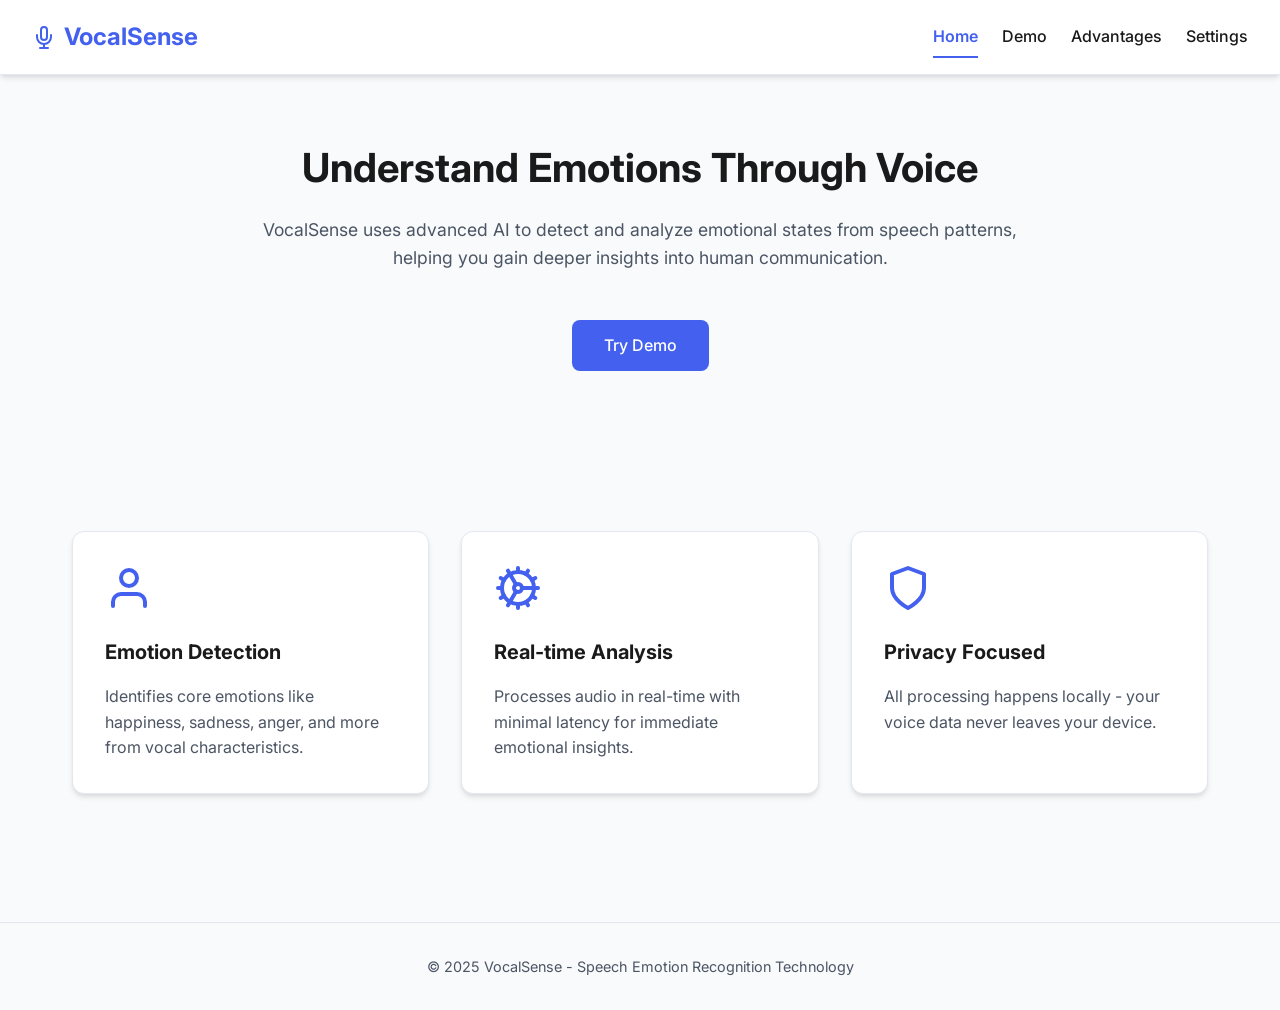
==== frontend/index.html @ 42292ea7 "Complete dev setup, docker frontend, wireframes and architecture diagram" ====
<!DOCTYPE html>
<html lang="en">
<head>
  <meta charset="UTF-8">
  <meta name="viewport" content="width=device-width, initial-scale=1.0">
  <title>VocalSense - Speech Emotion Recognition</title>
  <link rel="preconnect" href="https://fonts.googleapis.com">
  <link rel="preconnect" href="https://fonts.gstatic.com" crossorigin>
  <link href="https://fonts.googleapis.com/css2?family=Inter:wght@300;400;500;600;700&display=swap" rel="stylesheet">
  <style>
    :root {
      --primary: #4361ee;
      --primary-hover: #3a56d4;
      --text: #1a1a1a;
      --text-light: #4b5563;
      --bg: #f8fafc;
      --card: #ffffff;
      --border: #e2e8f0;
      --nav-bg: rgba(255,255,255,0.9);
      --shadow: 0 4px 6px -1px rgba(0, 0, 0, 0.1), 0 2px 4px -1px rgba(0, 0, 0, 0.06);
    }

    [data-theme="dark"] {
      --primary: #60a5fa;
      --primary-hover: #3b82f6;
      --text: #f3f4f6;
      --text-light: #9ca3af;
      --bg: #111827;
      --card: #1f2937;
      --border: #374151;
      --nav-bg: rgba(31, 41, 55, 0.9);
      --shadow: 0 4px 6px -1px rgba(0, 0, 0, 0.25), 0 2px 4px -1px rgba(0, 0, 0, 0.15);
    }

    * {
      margin: 0;
      padding: 0;
      box-sizing: border-box;
    }

    body {
      font-family: 'Inter', sans-serif;
      background-color: var(--bg);
      color: var(--text);
      line-height: 1.6;
      transition: background-color 0.3s, color 0.3s;
    }

    .container {
      max-width: 1200px;
      margin: 0 auto;
      padding: 2rem;
    }
    /* Loading animation */
.loading-wave {
  width: 100px;
  height: 50px;
  display: flex;
  justify-content: center;
  align-items: flex-end;
  margin: 0 auto;
}

.loading-bar {
  width: 10px;
  height: 5px;
  margin: 0 3px;
  background-color: var(--primary);
  border-radius: 5px;
  animation: loading-wave-animation 1s ease-in-out infinite;
}

.loading-bar:nth-child(2) {
  animation-delay: 0.1s;
}

.loading-bar:nth-child(3) {
  animation-delay: 0.2s;
}

.loading-bar:nth-child(4) {
  animation-delay: 0.3s;
}

@keyframes loading-wave-animation {
  0% {
    height: 5px;
  }
  50% {
    height: 30px;
  }
  100% {
    height: 5px;
  }
}

/* Result animation */
@keyframes fadeInScale {
  0% {
    opacity: 0;
    transform: scale(0.95);
  }
  100% {
    opacity: 1;
    transform: scale(1);
  }
}

.result-animation {
  animation: fadeInScale 0.5s ease-out;
}
    /* Navigation */
    nav {
      position: fixed;
      top: 0;
      left: 0;
      right: 0;
      background-color: var(--nav-bg);
      backdrop-filter: blur(8px);
      padding: 1rem 2rem;
      display: flex;
      justify-content: space-between;
      align-items: center;
      z-index: 1000;
      box-shadow: var(--shadow);
      border-bottom: 1px solid var(--border);
    }

    .logo {
      font-size: 1.5rem;
      font-weight: 700;
      color: var(--primary);
      display: flex;
      align-items: center;
      gap: 0.5rem;
    }

    .logo-icon {
      width: 24px;
      height: 24px;
    }

    .nav-links {
      display: flex;
      gap: 1.5rem;
    }

    .nav-links a {
      text-decoration: none;
      color: var(--text);
      font-weight: 500;
      transition: color 0.2s;
      padding: 0.5rem 0;
      position: relative;
    }

    .nav-links a:hover {
      color: var(--primary);
    }

    .nav-links a.active {
      color: var(--primary);
      font-weight: 600;
    }

    .nav-links a.active::after {
      content: '';
      position: absolute;
      bottom: 0;
      left: 0;
      width: 100%;
      height: 2px;
      background-color: var(--primary);
    }

    .hamburger {
      display: none;
      cursor: pointer;
    }

    /* Main content */
    main {
      margin-top: 80px;
      min-height: calc(100vh - 160px);
    }

    /* Page sections */
    .page {
      display: none;
      animation: fadeIn 0.5s ease;
    }

    .page.active {
      display: block;
    }

    @keyframes fadeIn {
      from { opacity: 0; transform: translateY(10px); }
      to { opacity: 1; transform: translateY(0); }
    }

    /* Home page */
    .hero {
      text-align: center;
      padding: 4rem 0;
      max-width: 800px;
      margin: 0 auto;
    }

    .hero h1 {
      font-size: 2.5rem;
      margin-bottom: 1.5rem;
      font-weight: 700;
      line-height: 1.2;
    }

    .hero p {
      font-size: 1.1rem;
      color: var(--text-light);
      margin-bottom: 2rem;
    }

    .cta-button {
      display: inline-block;
      background-color: var(--primary);
      color: white;
      padding: 0.8rem 2rem;
      border-radius: 8px;
      text-decoration: none;
      font-weight: 500;
      transition: all 0.2s;
      margin-top: 1rem;
    }

    .cta-button:hover {
      background-color: var(--primary-hover);
      transform: translateY(-2px);
      box-shadow: 0 10px 15px -3px rgba(0, 0, 0, 0.1);
    }

    .features {
      display: grid;
      grid-template-columns: repeat(auto-fit, minmax(300px, 1fr));
      gap: 2rem;
      margin: 4rem 0;
    }

    .feature-card {
      background-color: var(--card);
      border-radius: 12px;
      padding: 2rem;
      box-shadow: var(--shadow);
      border: 1px solid var(--border);
      transition: transform 0.3s;
    }

    .feature-card:hover {
      transform: translateY(-5px);
    }

    .feature-icon {
      width: 48px;
      height: 48px;
      margin-bottom: 1rem;
      color: var(--primary);
    }

    .feature-card h3 {
      font-size: 1.25rem;
      margin-bottom: 1rem;
    }

    .feature-card p {
      color: var(--text-light);
    }

    /* Demo page */
    .demo-container {
      max-width: 600px;
      margin: 0 auto;
      padding: 2rem;
      background-color: var(--card);
      border-radius: 12px;
      box-shadow: var(--shadow);
      border: 1px solid var(--border);
    }

    .demo-title {
      text-align: center;
      margin-bottom: 2rem;
    }

    .file-input-wrapper {
      margin: 2rem 0;
    }

    .file-input-label {
      display: block;
      padding: 1.5rem;
      border: 2px dashed var(--border);
      border-radius: 8px;
      text-align: center;
      cursor: pointer;
      transition: all 0.2s;
    }

    .file-input-label:hover {
      border-color: var(--primary);
      background-color: rgba(67, 97, 238, 0.05);
    }

    .file-input-label span {
      display: block;
      margin-top: 0.5rem;
      font-size: 0.9rem;
      color: var(--text-light);
    }

    #audioFile {
      display: none;
    }

    .analyze-button {
      background-color: var(--primary);
      color: white;
      border: none;
      padding: 0.8rem 1.8rem;
      border-radius: 8px;
      font-size: 1rem;
      font-weight: 500;
      cursor: pointer;
      transition: all 0.2s;
      width: 100%;
      margin-top: 1rem;
    }

    .analyze-button:hover {
      background-color: var(--primary-hover);
      transform: translateY(-1px);
    }

    .analyze-button:disabled {
      background-color: var(--border);
      cursor: not-allowed;
      transform: none;
    }

    .result-container {
      margin-top: 2rem;
      padding: 1.5rem;
      border-radius: 8px;
      background-color: var(--bg);
      min-height: 60px;
      display: flex;
      align-items: center;
      justify-content: center;
    }

    #result {
      font-size: 1.2rem;
      font-weight: 500;
      text-align: center;
    }

    .filename {
      margin-top: 1rem;
      font-size: 0.9rem;
      color: var(--text-light);
    }

    /* Advantages page */
    .advantages {
      max-width: 800px;
      margin: 0 auto;
    }

    .advantage-card {
      background-color: var(--card);
      border-radius: 12px;
      padding: 2rem;
      margin-bottom: 1.5rem;
      box-shadow: var(--shadow);
      border: 1px solid var(--border);
    }

    .advantage-card h3 {
      font-size: 1.25rem;
      margin-bottom: 1rem;
      color: var(--primary);
    }

    .advantage-card p {
      color: var(--text-light);
    }

    /* Settings page */
    .settings-container {
      max-width: 600px;
      margin: 0 auto;
      background-color: var(--card);
      border-radius: 12px;
      padding: 2rem;
      box-shadow: var(--shadow);
      border: 1px solid var(--border);
    }

    .setting-item {
      display: flex;
      justify-content: space-between;
      align-items: center;
      padding: 1.5rem 0;
      border-bottom: 1px solid var(--border);
    }

    .setting-item:last-child {
      border-bottom: none;
    }

    .setting-info h3 {
      font-size: 1.1rem;
      margin-bottom: 0.25rem;
    }

    .setting-info p {
      color: var(--text-light);
      font-size: 0.9rem;
    }

    .toggle-switch {
      position: relative;
      display: inline-block;
      width: 50px;
      height: 24px;
    }

    .toggle-switch input {
      opacity: 0;
      width: 0;
      height: 0;
    }

    .slider {
      position: absolute;
      cursor: pointer;
      top: 0;
      left: 0;
      right: 0;
      bottom: 0;
      background-color: #ccc;
      transition: .4s;
      border-radius: 24px;
    }

    .slider:before {
      position: absolute;
      content: "";
      height: 16px;
      width: 16px;
      left: 4px;
      bottom: 4px;
      background-color: white;
      transition: .4s;
      border-radius: 50%;
    }

    input:checked + .slider {
      background-color: var(--primary);
    }

    input:checked + .slider:before {
      transform: translateX(26px);
    }

    /* Footer */
    footer {
      text-align: center;
      padding: 2rem;
      color: var(--text-light);
      font-size: 0.9rem;
      margin-top: 2rem;
      border-top: 1px solid var(--border);
    }

    /* Responsive */
    @media (max-width: 768px) {
      .nav-links {
        position: fixed;
        top: 70px;
        left: 0;
        right: 0;
        background-color: var(--nav-bg);
        flex-direction: column;
        align-items: center;
        padding: 1rem 0;
        gap: 0;
        box-shadow: var(--shadow);
        transform: translateY(-150%);
        transition: transform 0.3s ease;
        z-index: 999;
      }

      .nav-links.active {
        transform: translateY(0);
      }

      .nav-links a {
        padding: 1rem;
        width: 100%;
        text-align: center;
      }

      .hamburger {
        display: block;
      }

      .hero h1 {
        font-size: 2rem;
      }
    }
  </style>
</head>
<body>
  <!-- Navigation -->
  <nav>
    <div class="logo">
      <svg class="logo-icon" xmlns="http://www.w3.org/2000/svg" viewBox="0 0 24 24" fill="none" stroke="currentColor" stroke-width="2" stroke-linecap="round" stroke-linejoin="round">
        <path d="M12 2a3 3 0 0 0-3 3v7a3 3 0 0 0 6 0V5a3 3 0 0 0-3-3z"></path>
        <path d="M19 10v2a7 7 0 0 1-14 0v-2"></path>
        <line x1="12" y1="19" x2="12" y2="23"></line>
        <line x1="8" y1="23" x2="16" y2="23"></line>
      </svg>
      <span>VocalSense</span>
    </div>
    <div class="hamburger" id="hamburger">
      <svg xmlns="http://www.w3.org/2000/svg" width="24" height="24" viewBox="0 0 24 24" fill="none" stroke="currentColor" stroke-width="2" stroke-linecap="round" stroke-linejoin="round">
        <line x1="3" y1="12" x2="21" y2="12"></line>
        <line x1="3" y1="6" x2="21" y2="6"></line>
        <line x1="3" y1="18" x2="21" y2="18"></line>
      </svg>
    </div>
    <div class="nav-links" id="navLinks">
      <a href="#" class="nav-link active" data-page="home">Home</a>
      <a href="#" class="nav-link" data-page="demo">Demo</a>
      <a href="#" class="nav-link" data-page="advantages">Advantages</a>
      <a href="#" class="nav-link" data-page="settings">Settings</a>
    </div>
  </nav>

  <!-- Main Content -->
  <main>
    <!-- Home Page -->
    <div class="page active" id="home-page">
      <section class="hero">
        <h1>Understand Emotions Through Voice</h1>
        <p>VocalSense uses advanced AI to detect and analyze emotional states from speech patterns, helping you gain deeper insights into human communication.</p>
        <a href="#" class="cta-button" data-page="demo">Try Demo</a>
      </section>

      <section class="container">
        <div class="features">
          <div class="feature-card">
            <svg class="feature-icon" xmlns="http://www.w3.org/2000/svg" viewBox="0 0 24 24" fill="none" stroke="currentColor" stroke-width="2" stroke-linecap="round" stroke-linejoin="round">
              <path d="M20 21v-2a4 4 0 0 0-4-4H8a4 4 0 0 0-4 4v2"></path>
              <circle cx="12" cy="7" r="4"></circle>
            </svg>
            <h3>Emotion Detection</h3>
            <p>Identifies core emotions like happiness, sadness, anger, and more from vocal characteristics.</p>
          </div>

          <div class="feature-card">
            <svg class="feature-icon" xmlns="http://www.w3.org/2000/svg" viewBox="0 0 24 24" fill="none" stroke="currentColor" stroke-width="2" stroke-linecap="round" stroke-linejoin="round">
              <path d="M12 20a8 8 0 1 0 0-16 8 8 0 0 0 0 16z"></path>
              <path d="M12 14a2 2 0 1 0 0-4 2 2 0 0 0 0 4z"></path>
              <path d="M12 2v2"></path>
              <path d="M12 22v-2"></path>
              <path d="m17 20.66-1-1.73"></path>
              <path d="M11 10.27 7 3.34"></path>
              <path d="m20.66 17-1.73-1"></path>
              <path d="m3.34 7 1.73 1"></path>
              <path d="M14 12h8"></path>
              <path d="M2 12h2"></path>
              <path d="m20.66 7-1.73 1"></path>
              <path d="m3.34 17 1.73-1"></path>
              <path d="m17 3.34-1 1.73"></path>
              <path d="m11 13.73-4 6.93"></path>
            </svg>
            <h3>Real-time Analysis</h3>
            <p>Processes audio in real-time with minimal latency for immediate emotional insights.</p>
          </div>

          <div class="feature-card">
            <svg class="feature-icon" xmlns="http://www.w3.org/2000/svg" viewBox="0 0 24 24" fill="none" stroke="currentColor" stroke-width="2" stroke-linecap="round" stroke-linejoin="round">
              <path d="M12 22s8-4 8-10V5l-8-3-8 3v7c0 6 8 10 8 10z"></path>
            </svg>
            <h3>Privacy Focused</h3>
            <p>All processing happens locally - your voice data never leaves your device.</p>
          </div>
        </div>
      </section>
    </div>

    <!-- Demo Page -->
    <div class="page" id="demo-page">
      <div class="container">
        <div class="demo-container">
          <div class="demo-title">
            <h2>Speech Emotion Recognition Demo</h2>
            <p>Upload a WAV audio file to analyze the emotional tone</p>
          </div>
          
          <div class="file-input-wrapper">
            <label for="audioFile" class="file-input-label">
              <svg xmlns="http://www.w3.org/2000/svg" width="24" height="24" viewBox="0 0 24 24" fill="none" stroke="currentColor" stroke-width="2" stroke-linecap="round" stroke-linejoin="round">
                <path d="M21 15v4a2 2 0 0 1-2 2H5a2 2 0 0 1-2-2v-4"></path>
                <polyline points="17 8 12 3 7 8"></polyline>
                <line x1="12" y1="3" x2="12" y2="15"></line>
              </svg>
              <span>Click to select audio file</span>
              <div id="filename" class="filename"></div>
            </label>
            <input type="file" id="audioFile" accept=".wav">
          </div>
          
          <button type="button" id="predictButton" class="analyze-button" onclick="uploadAndPredict()" disabled>Analyze Emotion</button>
          
          <div class="result-container">
            <h2 id="result">Select a file to begin analysis</h2>
          </div>
        </div>
      </div>
    </div>

    <!-- Advantages Page -->
    <div class="page" id="advantages-page">
      <div class="container">
        <div class="advantages">
          <h2 class="demo-title">Why Choose VocalSense?</h2>
          
          <div class="advantage-card">
            <h3>Enhanced Communication</h3>
            <p>Understand the emotional context behind words to improve customer service, therapy sessions, and interpersonal communication.</p>
          </div>
          
          <div class="advantage-card">
            <h3>Mental Health Insights</h3>
            <p>Track emotional patterns over time to identify potential mental health concerns or monitor treatment progress.</p>
          </div>
          
          <div class="advantage-card">
            <h3>Market Research</h3>
            <p>Gather authentic emotional responses to products, ads, or services without relying solely on self-reported data.</p>
          </div>
          
          <div class="advantage-card">
            <h3>Accessibility</h3>
            <p>Help individuals with autism or emotional recognition difficulties better understand social interactions.</p>
          </div>
        </div>
      </div>
    </div>

    <!-- Settings Page -->
    <div class="page" id="settings-page">
      <div class="container">
        <div class="settings-container">
          <h2 class="demo-title">Settings</h2>
          
          <div class="setting-item">
            <div class="setting-info">
              <h3>Dark Mode</h3>
              <p>Switch between light and dark color schemes</p>
            </div>
            <label class="toggle-switch">
              <input type="checkbox" id="darkModeToggle">
              <span class="slider"></span>
            </label>
          </div>
          
          <div class="setting-item">
            <div class="setting-info">
              <h3>Audio Quality</h3>
              <p>Balance between processing speed and accuracy</p>
            </div>
            <select id="audioQuality" class="select-input">
              <option value="low">Low (Faster)</option>
              <option value="medium" selected>Medium (Balanced)</option>
              <option value="high">High (More Accurate)</option>
            </select>
          </div>
          
          <div class="setting-item">
            <div class="setting-info">
              <h3>Language Support</h3>
              <p>Select preferred language for analysis</p>
            </div>
            <select id="languageSelect" class="select-input">
              <option value="en" selected>English</option>
              <option value="es">Spanish</option>
              <option value="fr">French</option>
              <option value="de">German</option>
              <option value="zh">Chinese</option>
            </select>
          </div>
        </div>
      </div>
    </div>
  </main>


  <footer>
    <p>© 2025 VocalSense - Speech Emotion Recognition Technology</p>
  </footer>

  <script>
    // Navigation functionality
    const navLinks = document.getElementById('navLinks');
    const hamburger = document.getElementById('hamburger');
    const pages = document.querySelectorAll('.page');
    const navItems = document.querySelectorAll('.nav-link');

    hamburger.addEventListener('click', () => {
      navLinks.classList.toggle('active');
    });

    navItems.forEach(item => {
      item.addEventListener('click', (e) => {
        e.preventDefault();
        const pageId = item.getAttribute('data-page');
        
        // Hide all pages
        pages.forEach(page => {
          page.classList.remove('active');
        });
        
        // Show selected page
        document.getElementById(`${pageId}-page`).classList.add('active');
        
        // Update active nav item
        navItems.forEach(navItem => {
          navItem.classList.remove('active');
        });
        item.classList.add('active');
        
        // Close mobile menu if open
        navLinks.classList.remove('active');
      });
    });

    // Demo page functionality
    const fileInput = document.getElementById('audioFile');
    const predictButton = document.getElementById('predictButton');
    const filenameDisplay = document.getElementById('filename');
    
    fileInput.addEventListener('change', (e) => {
      if (e.target.files.length > 0) {
        predictButton.disabled = false;
        filenameDisplay.textContent = `Selected: ${e.target.files[0].name}`;
      } else {
        predictButton.disabled = true;
        filenameDisplay.textContent = '';
      }
    });
    
    async function uploadAndPredict() {
  const file = fileInput.files[0];
  if (!file) return;
  
  predictButton.disabled = true;
  predictButton.textContent = 'Analyzing...';
  
  // Show loading animation
  const resultContainer = document.querySelector('.result-container');
  resultContainer.innerHTML = `
    <div class="loading-wave">
      <div class="loading-bar"></div>
      <div class="loading-bar"></div>
      <div class="loading-bar"></div>
      <div class="loading-bar"></div>
    </div>
    <p style="text-align: center; margin-top: 1rem;">Analyzing voice patterns...</p>
  `;

  const formData = new FormData();
  formData.append("file", file);

  // Record start time for minimum delay
  const startTime = Date.now();
  const minimumDelay = 2000; // 2 seconds minimum delay

  try {
    const response = await fetch("http://127.0.0.1:5000/predict", {
      method: "POST",
      body: formData
    });

    // Calculate remaining time to fulfill minimum delay
    const elapsedTime = Date.now() - startTime;
    const remainingDelay = Math.max(0, minimumDelay - elapsedTime);

    // Wait for remaining delay time if needed
    if (remainingDelay > 0) {
      await new Promise(resolve => setTimeout(resolve, remainingDelay));
    }

    const result = await response.json();
    if (result.prediction) {
      resultContainer.innerHTML = `
        <h2 id="result" class="result-animation">
           
          Detected emotion: <strong>${result.prediction}</strong>
        </h2>
      `;
    } else {
      resultContainer.innerHTML = `
        <h2 id="result" class="result-animation">
          Error: ${result.error || "Unknown error occurred"}
        </h2>
      `;
    }
  } catch (error) {
    console.error(error);
    resultContainer.innerHTML = `
      <h2 id="result" class="result-animation">
        Network error: Please try again
      </h2>
    `;
  } finally {
    predictButton.disabled = false;
    predictButton.textContent = 'Analyze Emotion';
  }
}

    // Dark mode toggle
    const darkModeToggle = document.getElementById('darkModeToggle');
    const prefersDarkScheme = window.matchMedia('(prefers-color-scheme: dark)');

    // Check for saved theme preference or use system preference
    if (localStorage.getItem('theme') === 'dark' || (!localStorage.getItem('theme') && prefersDarkScheme.matches)) {
      document.documentElement.setAttribute('data-theme', 'dark');
      darkModeToggle.checked = true;
    }

    darkModeToggle.addEventListener('change', () => {
      if (darkModeToggle.checked) {
        document.documentElement.setAttribute('data-theme', 'dark');
        localStorage.setItem('theme', 'dark');
      } else {
        document.documentElement.setAttribute('data-theme', 'light');
        localStorage.setItem('theme', 'light');
      }
    });

    // Settings page functionality
    const audioQualitySelect = document.getElementById('audioQuality');
    const languageSelect = document.getElementById('languageSelect');

    // Load saved settings
    if (localStorage.getItem('audioQuality')) {
      audioQualitySelect.value = localStorage.getItem('audioQuality');
    }

    if (localStorage.getItem('language')) {
      languageSelect.value = localStorage.getItem('language');
    }

    // Save settings when changed
    audioQualitySelect.addEventListener('change', () => {
      localStorage.setItem('audioQuality', audioQualitySelect.value);
    });

    languageSelect.addEventListener('change', () => {
      localStorage.setItem('language', languageSelect.value);
    });
  </script>
</body>
</html>
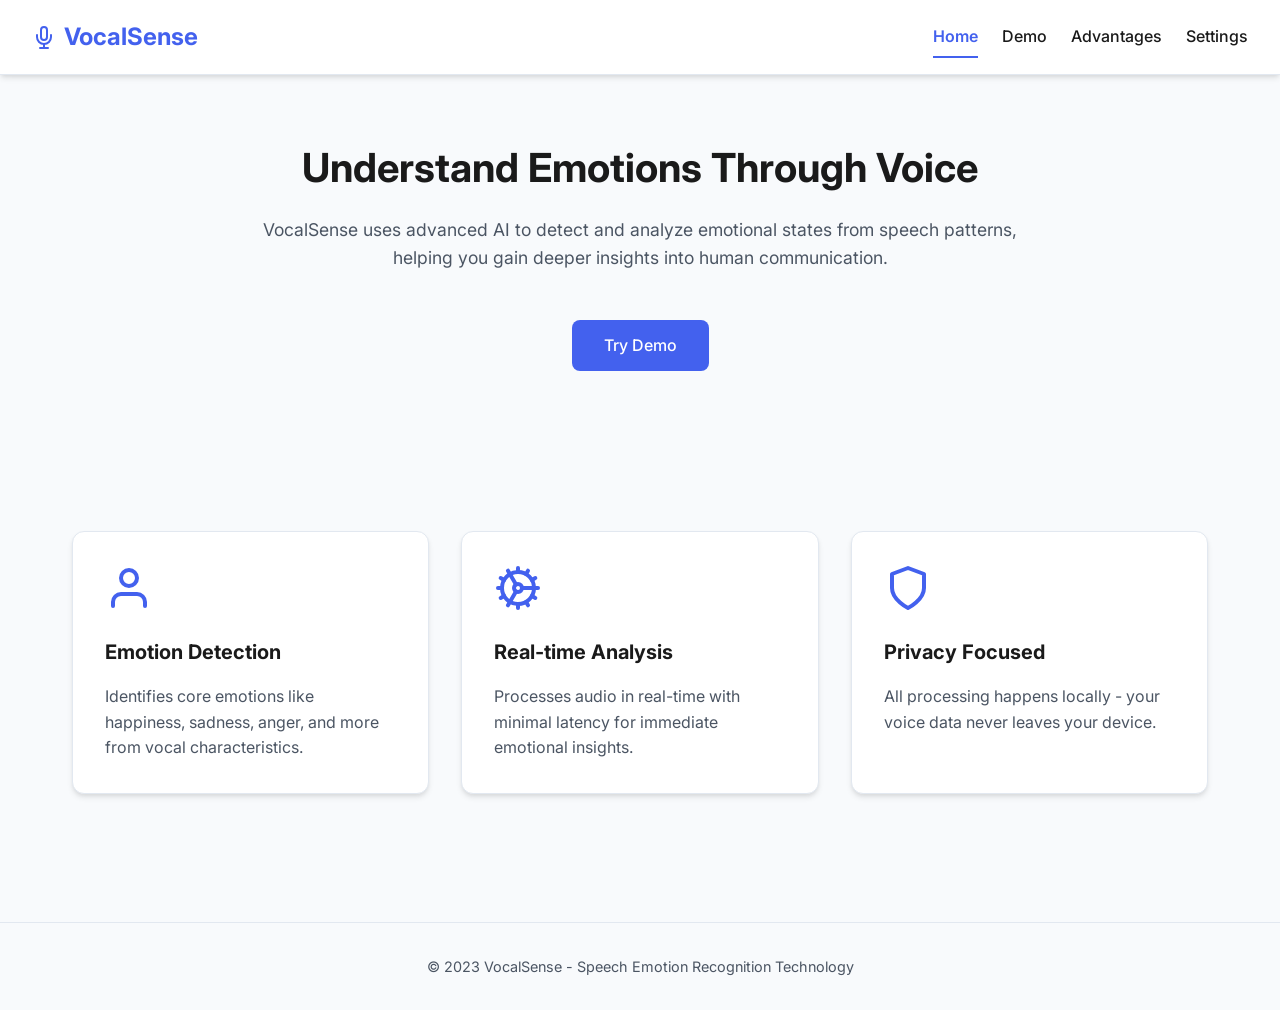
==== commit de19d7f5: "Initial clean project commit" ====
--- a/frontend/index.html
+++ b/frontend/index.html
@@ -7,517 +7,7 @@
   <link rel="preconnect" href="https://fonts.googleapis.com">
   <link rel="preconnect" href="https://fonts.gstatic.com" crossorigin>
   <link href="https://fonts.googleapis.com/css2?family=Inter:wght@300;400;500;600;700&display=swap" rel="stylesheet">
-  <style>
-    :root {
-      --primary: #4361ee;
-      --primary-hover: #3a56d4;
-      --text: #1a1a1a;
-      --text-light: #4b5563;
-      --bg: #f8fafc;
-      --card: #ffffff;
-      --border: #e2e8f0;
-      --nav-bg: rgba(255,255,255,0.9);
-      --shadow: 0 4px 6px -1px rgba(0, 0, 0, 0.1), 0 2px 4px -1px rgba(0, 0, 0, 0.06);
-    }
-
-    [data-theme="dark"] {
-      --primary: #60a5fa;
-      --primary-hover: #3b82f6;
-      --text: #f3f4f6;
-      --text-light: #9ca3af;
-      --bg: #111827;
-      --card: #1f2937;
-      --border: #374151;
-      --nav-bg: rgba(31, 41, 55, 0.9);
-      --shadow: 0 4px 6px -1px rgba(0, 0, 0, 0.25), 0 2px 4px -1px rgba(0, 0, 0, 0.15);
-    }
-
-    * {
-      margin: 0;
-      padding: 0;
-      box-sizing: border-box;
-    }
-
-    body {
-      font-family: 'Inter', sans-serif;
-      background-color: var(--bg);
-      color: var(--text);
-      line-height: 1.6;
-      transition: background-color 0.3s, color 0.3s;
-    }
-
-    .container {
-      max-width: 1200px;
-      margin: 0 auto;
-      padding: 2rem;
-    }
-    /* Loading animation */
-.loading-wave {
-  width: 100px;
-  height: 50px;
-  display: flex;
-  justify-content: center;
-  align-items: flex-end;
-  margin: 0 auto;
-}
-
-.loading-bar {
-  width: 10px;
-  height: 5px;
-  margin: 0 3px;
-  background-color: var(--primary);
-  border-radius: 5px;
-  animation: loading-wave-animation 1s ease-in-out infinite;
-}
-
-.loading-bar:nth-child(2) {
-  animation-delay: 0.1s;
-}
-
-.loading-bar:nth-child(3) {
-  animation-delay: 0.2s;
-}
-
-.loading-bar:nth-child(4) {
-  animation-delay: 0.3s;
-}
-
-@keyframes loading-wave-animation {
-  0% {
-    height: 5px;
-  }
-  50% {
-    height: 30px;
-  }
-  100% {
-    height: 5px;
-  }
-}
-
-/* Result animation */
-@keyframes fadeInScale {
-  0% {
-    opacity: 0;
-    transform: scale(0.95);
-  }
-  100% {
-    opacity: 1;
-    transform: scale(1);
-  }
-}
-
-.result-animation {
-  animation: fadeInScale 0.5s ease-out;
-}
-    /* Navigation */
-    nav {
-      position: fixed;
-      top: 0;
-      left: 0;
-      right: 0;
-      background-color: var(--nav-bg);
-      backdrop-filter: blur(8px);
-      padding: 1rem 2rem;
-      display: flex;
-      justify-content: space-between;
-      align-items: center;
-      z-index: 1000;
-      box-shadow: var(--shadow);
-      border-bottom: 1px solid var(--border);
-    }
-
-    .logo {
-      font-size: 1.5rem;
-      font-weight: 700;
-      color: var(--primary);
-      display: flex;
-      align-items: center;
-      gap: 0.5rem;
-    }
-
-    .logo-icon {
-      width: 24px;
-      height: 24px;
-    }
-
-    .nav-links {
-      display: flex;
-      gap: 1.5rem;
-    }
-
-    .nav-links a {
-      text-decoration: none;
-      color: var(--text);
-      font-weight: 500;
-      transition: color 0.2s;
-      padding: 0.5rem 0;
-      position: relative;
-    }
-
-    .nav-links a:hover {
-      color: var(--primary);
-    }
-
-    .nav-links a.active {
-      color: var(--primary);
-      font-weight: 600;
-    }
-
-    .nav-links a.active::after {
-      content: '';
-      position: absolute;
-      bottom: 0;
-      left: 0;
-      width: 100%;
-      height: 2px;
-      background-color: var(--primary);
-    }
-
-    .hamburger {
-      display: none;
-      cursor: pointer;
-    }
-
-    /* Main content */
-    main {
-      margin-top: 80px;
-      min-height: calc(100vh - 160px);
-    }
-
-    /* Page sections */
-    .page {
-      display: none;
-      animation: fadeIn 0.5s ease;
-    }
-
-    .page.active {
-      display: block;
-    }
-
-    @keyframes fadeIn {
-      from { opacity: 0; transform: translateY(10px); }
-      to { opacity: 1; transform: translateY(0); }
-    }
-
-    /* Home page */
-    .hero {
-      text-align: center;
-      padding: 4rem 0;
-      max-width: 800px;
-      margin: 0 auto;
-    }
-
-    .hero h1 {
-      font-size: 2.5rem;
-      margin-bottom: 1.5rem;
-      font-weight: 700;
-      line-height: 1.2;
-    }
-
-    .hero p {
-      font-size: 1.1rem;
-      color: var(--text-light);
-      margin-bottom: 2rem;
-    }
-
-    .cta-button {
-      display: inline-block;
-      background-color: var(--primary);
-      color: white;
-      padding: 0.8rem 2rem;
-      border-radius: 8px;
-      text-decoration: none;
-      font-weight: 500;
-      transition: all 0.2s;
-      margin-top: 1rem;
-    }
-
-    .cta-button:hover {
-      background-color: var(--primary-hover);
-      transform: translateY(-2px);
-      box-shadow: 0 10px 15px -3px rgba(0, 0, 0, 0.1);
-    }
-
-    .features {
-      display: grid;
-      grid-template-columns: repeat(auto-fit, minmax(300px, 1fr));
-      gap: 2rem;
-      margin: 4rem 0;
-    }
-
-    .feature-card {
-      background-color: var(--card);
-      border-radius: 12px;
-      padding: 2rem;
-      box-shadow: var(--shadow);
-      border: 1px solid var(--border);
-      transition: transform 0.3s;
-    }
-
-    .feature-card:hover {
-      transform: translateY(-5px);
-    }
-
-    .feature-icon {
-      width: 48px;
-      height: 48px;
-      margin-bottom: 1rem;
-      color: var(--primary);
-    }
-
-    .feature-card h3 {
-      font-size: 1.25rem;
-      margin-bottom: 1rem;
-    }
-
-    .feature-card p {
-      color: var(--text-light);
-    }
-
-    /* Demo page */
-    .demo-container {
-      max-width: 600px;
-      margin: 0 auto;
-      padding: 2rem;
-      background-color: var(--card);
-      border-radius: 12px;
-      box-shadow: var(--shadow);
-      border: 1px solid var(--border);
-    }
-
-    .demo-title {
-      text-align: center;
-      margin-bottom: 2rem;
-    }
-
-    .file-input-wrapper {
-      margin: 2rem 0;
-    }
-
-    .file-input-label {
-      display: block;
-      padding: 1.5rem;
-      border: 2px dashed var(--border);
-      border-radius: 8px;
-      text-align: center;
-      cursor: pointer;
-      transition: all 0.2s;
-    }
-
-    .file-input-label:hover {
-      border-color: var(--primary);
-      background-color: rgba(67, 97, 238, 0.05);
-    }
-
-    .file-input-label span {
-      display: block;
-      margin-top: 0.5rem;
-      font-size: 0.9rem;
-      color: var(--text-light);
-    }
-
-    #audioFile {
-      display: none;
-    }
-
-    .analyze-button {
-      background-color: var(--primary);
-      color: white;
-      border: none;
-      padding: 0.8rem 1.8rem;
-      border-radius: 8px;
-      font-size: 1rem;
-      font-weight: 500;
-      cursor: pointer;
-      transition: all 0.2s;
-      width: 100%;
-      margin-top: 1rem;
-    }
-
-    .analyze-button:hover {
-      background-color: var(--primary-hover);
-      transform: translateY(-1px);
-    }
-
-    .analyze-button:disabled {
-      background-color: var(--border);
-      cursor: not-allowed;
-      transform: none;
-    }
-
-    .result-container {
-      margin-top: 2rem;
-      padding: 1.5rem;
-      border-radius: 8px;
-      background-color: var(--bg);
-      min-height: 60px;
-      display: flex;
-      align-items: center;
-      justify-content: center;
-    }
-
-    #result {
-      font-size: 1.2rem;
-      font-weight: 500;
-      text-align: center;
-    }
-
-    .filename {
-      margin-top: 1rem;
-      font-size: 0.9rem;
-      color: var(--text-light);
-    }
-
-    /* Advantages page */
-    .advantages {
-      max-width: 800px;
-      margin: 0 auto;
-    }
-
-    .advantage-card {
-      background-color: var(--card);
-      border-radius: 12px;
-      padding: 2rem;
-      margin-bottom: 1.5rem;
-      box-shadow: var(--shadow);
-      border: 1px solid var(--border);
-    }
-
-    .advantage-card h3 {
-      font-size: 1.25rem;
-      margin-bottom: 1rem;
-      color: var(--primary);
-    }
-
-    .advantage-card p {
-      color: var(--text-light);
-    }
-
-    /* Settings page */
-    .settings-container {
-      max-width: 600px;
-      margin: 0 auto;
-      background-color: var(--card);
-      border-radius: 12px;
-      padding: 2rem;
-      box-shadow: var(--shadow);
-      border: 1px solid var(--border);
-    }
-
-    .setting-item {
-      display: flex;
-      justify-content: space-between;
-      align-items: center;
-      padding: 1.5rem 0;
-      border-bottom: 1px solid var(--border);
-    }
-
-    .setting-item:last-child {
-      border-bottom: none;
-    }
-
-    .setting-info h3 {
-      font-size: 1.1rem;
-      margin-bottom: 0.25rem;
-    }
-
-    .setting-info p {
-      color: var(--text-light);
-      font-size: 0.9rem;
-    }
-
-    .toggle-switch {
-      position: relative;
-      display: inline-block;
-      width: 50px;
-      height: 24px;
-    }
-
-    .toggle-switch input {
-      opacity: 0;
-      width: 0;
-      height: 0;
-    }
-
-    .slider {
-      position: absolute;
-      cursor: pointer;
-      top: 0;
-      left: 0;
-      right: 0;
-      bottom: 0;
-      background-color: #ccc;
-      transition: .4s;
-      border-radius: 24px;
-    }
-
-    .slider:before {
-      position: absolute;
-      content: "";
-      height: 16px;
-      width: 16px;
-      left: 4px;
-      bottom: 4px;
-      background-color: white;
-      transition: .4s;
-      border-radius: 50%;
-    }
-
-    input:checked + .slider {
-      background-color: var(--primary);
-    }
-
-    input:checked + .slider:before {
-      transform: translateX(26px);
-    }
-
-    /* Footer */
-    footer {
-      text-align: center;
-      padding: 2rem;
-      color: var(--text-light);
-      font-size: 0.9rem;
-      margin-top: 2rem;
-      border-top: 1px solid var(--border);
-    }
-
-    /* Responsive */
-    @media (max-width: 768px) {
-      .nav-links {
-        position: fixed;
-        top: 70px;
-        left: 0;
-        right: 0;
-        background-color: var(--nav-bg);
-        flex-direction: column;
-        align-items: center;
-        padding: 1rem 0;
-        gap: 0;
-        box-shadow: var(--shadow);
-        transform: translateY(-150%);
-        transition: transform 0.3s ease;
-        z-index: 999;
-      }
-
-      .nav-links.active {
-        transform: translateY(0);
-      }
-
-      .nav-links a {
-        padding: 1rem;
-        width: 100%;
-        text-align: center;
-      }
-
-      .hamburger {
-        display: block;
-      }
-
-      .hero h1 {
-        font-size: 2rem;
-      }
-    }
-  </style>
+  <link rel="stylesheet" href="styles.css">
 </head>
 <body>
   <!-- Navigation -->
@@ -621,7 +111,7 @@
             <input type="file" id="audioFile" accept=".wav">
           </div>
           
-          <button type="button" id="predictButton" class="analyze-button" onclick="uploadAndPredict()" disabled>Analyze Emotion</button>
+          <button type="button" id="predictButton" class="analyze-button" disabled>Analyze Emotion</button>
           
           <div class="result-container">
             <h2 id="result">Select a file to begin analysis</h2>
@@ -706,171 +196,11 @@
     </div>
   </main>
 
-
+  <!-- Footer -->
   <footer>
-    <p>© 2025 VocalSense - Speech Emotion Recognition Technology</p>
+    <p>© 2023 VocalSense - Speech Emotion Recognition Technology</p>
   </footer>
 
-  <script>
-    // Navigation functionality
-    const navLinks = document.getElementById('navLinks');
-    const hamburger = document.getElementById('hamburger');
-    const pages = document.querySelectorAll('.page');
-    const navItems = document.querySelectorAll('.nav-link');
-
-    hamburger.addEventListener('click', () => {
-      navLinks.classList.toggle('active');
-    });
-
-    navItems.forEach(item => {
-      item.addEventListener('click', (e) => {
-        e.preventDefault();
-        const pageId = item.getAttribute('data-page');
-        
-        // Hide all pages
-        pages.forEach(page => {
-          page.classList.remove('active');
-        });
-        
-        // Show selected page
-        document.getElementById(`${pageId}-page`).classList.add('active');
-        
-        // Update active nav item
-        navItems.forEach(navItem => {
-          navItem.classList.remove('active');
-        });
-        item.classList.add('active');
-        
-        // Close mobile menu if open
-        navLinks.classList.remove('active');
-      });
-    });
-
-    // Demo page functionality
-    const fileInput = document.getElementById('audioFile');
-    const predictButton = document.getElementById('predictButton');
-    const filenameDisplay = document.getElementById('filename');
-    
-    fileInput.addEventListener('change', (e) => {
-      if (e.target.files.length > 0) {
-        predictButton.disabled = false;
-        filenameDisplay.textContent = `Selected: ${e.target.files[0].name}`;
-      } else {
-        predictButton.disabled = true;
-        filenameDisplay.textContent = '';
-      }
-    });
-    
-    async function uploadAndPredict() {
-  const file = fileInput.files[0];
-  if (!file) return;
-  
-  predictButton.disabled = true;
-  predictButton.textContent = 'Analyzing...';
-  
-  // Show loading animation
-  const resultContainer = document.querySelector('.result-container');
-  resultContainer.innerHTML = `
-    <div class="loading-wave">
-      <div class="loading-bar"></div>
-      <div class="loading-bar"></div>
-      <div class="loading-bar"></div>
-      <div class="loading-bar"></div>
-    </div>
-    <p style="text-align: center; margin-top: 1rem;">Analyzing voice patterns...</p>
-  `;
-
-  const formData = new FormData();
-  formData.append("file", file);
-
-  // Record start time for minimum delay
-  const startTime = Date.now();
-  const minimumDelay = 2000; // 2 seconds minimum delay
-
-  try {
-    const response = await fetch("http://127.0.0.1:5000/predict", {
-      method: "POST",
-      body: formData
-    });
-
-    // Calculate remaining time to fulfill minimum delay
-    const elapsedTime = Date.now() - startTime;
-    const remainingDelay = Math.max(0, minimumDelay - elapsedTime);
-
-    // Wait for remaining delay time if needed
-    if (remainingDelay > 0) {
-      await new Promise(resolve => setTimeout(resolve, remainingDelay));
-    }
-
-    const result = await response.json();
-    if (result.prediction) {
-      resultContainer.innerHTML = `
-        <h2 id="result" class="result-animation">
-           
-          Detected emotion: <strong>${result.prediction}</strong>
-        </h2>
-      `;
-    } else {
-      resultContainer.innerHTML = `
-        <h2 id="result" class="result-animation">
-          Error: ${result.error || "Unknown error occurred"}
-        </h2>
-      `;
-    }
-  } catch (error) {
-    console.error(error);
-    resultContainer.innerHTML = `
-      <h2 id="result" class="result-animation">
-        Network error: Please try again
-      </h2>
-    `;
-  } finally {
-    predictButton.disabled = false;
-    predictButton.textContent = 'Analyze Emotion';
-  }
-}
-
-    // Dark mode toggle
-    const darkModeToggle = document.getElementById('darkModeToggle');
-    const prefersDarkScheme = window.matchMedia('(prefers-color-scheme: dark)');
-
-    // Check for saved theme preference or use system preference
-    if (localStorage.getItem('theme') === 'dark' || (!localStorage.getItem('theme') && prefersDarkScheme.matches)) {
-      document.documentElement.setAttribute('data-theme', 'dark');
-      darkModeToggle.checked = true;
-    }
-
-    darkModeToggle.addEventListener('change', () => {
-      if (darkModeToggle.checked) {
-        document.documentElement.setAttribute('data-theme', 'dark');
-        localStorage.setItem('theme', 'dark');
-      } else {
-        document.documentElement.setAttribute('data-theme', 'light');
-        localStorage.setItem('theme', 'light');
-      }
-    });
-
-    // Settings page functionality
-    const audioQualitySelect = document.getElementById('audioQuality');
-    const languageSelect = document.getElementById('languageSelect');
-
-    // Load saved settings
-    if (localStorage.getItem('audioQuality')) {
-      audioQualitySelect.value = localStorage.getItem('audioQuality');
-    }
-
-    if (localStorage.getItem('language')) {
-      languageSelect.value = localStorage.getItem('language');
-    }
-
-    // Save settings when changed
-    audioQualitySelect.addEventListener('change', () => {
-      localStorage.setItem('audioQuality', audioQualitySelect.value);
-    });
-
-    languageSelect.addEventListener('change', () => {
-      localStorage.setItem('language', languageSelect.value);
-    });
-  </script>
+  <script src="script.js"></script>
 </body>
 </html>
--- a/frontend/styles.css
+++ b/frontend/styles.css
@@ -0,0 +1,511 @@
+:root {
+    --primary: #4361ee;
+    --primary-hover: #3a56d4;
+    --text: #1a1a1a;
+    --text-light: #4b5563;
+    --bg: #f8fafc;
+    --card: #ffffff;
+    --border: #e2e8f0;
+    --nav-bg: rgba(255,255,255,0.9);
+    --shadow: 0 4px 6px -1px rgba(0, 0, 0, 0.1), 0 2px 4px -1px rgba(0, 0, 0, 0.06);
+  }
+  
+  [data-theme="dark"] {
+    --primary: #60a5fa;
+    --primary-hover: #3b82f6;
+    --text: #f3f4f6;
+    --text-light: #9ca3af;
+    --bg: #111827;
+    --card: #1f2937;
+    --border: #374151;
+    --nav-bg: rgba(31, 41, 55, 0.9);
+    --shadow: 0 4px 6px -1px rgba(0, 0, 0, 0.25), 0 2px 4px -1px rgba(0, 0, 0, 0.15);
+  }
+  
+  * {
+    margin: 0;
+    padding: 0;
+    box-sizing: border-box;
+  }
+  
+  body {
+    font-family: 'Inter', sans-serif;
+    background-color: var(--bg);
+    color: var(--text);
+    line-height: 1.6;
+    transition: background-color 0.3s, color 0.3s;
+  }
+  
+  .container {
+    max-width: 1200px;
+    margin: 0 auto;
+    padding: 2rem;
+  }
+  
+  /* Loading animation */
+  .loading-wave {
+    width: 100px;
+    height: 50px;
+    display: flex;
+    justify-content: center;
+    align-items: flex-end;
+    margin: 0 auto;
+  }
+  
+  .loading-bar {
+    width: 10px;
+    height: 5px;
+    margin: 0 3px;
+    background-color: var(--primary);
+    border-radius: 5px;
+    animation: loading-wave-animation 1s ease-in-out infinite;
+  }
+  
+  .loading-bar:nth-child(2) {
+    animation-delay: 0.1s;
+  }
+  
+  .loading-bar:nth-child(3) {
+    animation-delay: 0.2s;
+  }
+  
+  .loading-bar:nth-child(4) {
+    animation-delay: 0.3s;
+  }
+  
+  @keyframes loading-wave-animation {
+    0% {
+      height: 5px;
+    }
+    50% {
+      height: 30px;
+    }
+    100% {
+      height: 5px;
+    }
+  }
+  
+  /* Result animation */
+  @keyframes fadeInScale {
+    0% {
+      opacity: 0;
+      transform: scale(0.95);
+    }
+    100% {
+      opacity: 1;
+      transform: scale(1);
+    }
+  }
+  
+  .result-animation {
+    animation: fadeInScale 0.5s ease-out;
+  }
+  
+  /* Navigation */
+  nav {
+    position: fixed;
+    top: 0;
+    left: 0;
+    right: 0;
+    background-color: var(--nav-bg);
+    backdrop-filter: blur(8px);
+    padding: 1rem 2rem;
+    display: flex;
+    justify-content: space-between;
+    align-items: center;
+    z-index: 1000;
+    box-shadow: var(--shadow);
+    border-bottom: 1px solid var(--border);
+  }
+  
+  .logo {
+    font-size: 1.5rem;
+    font-weight: 700;
+    color: var(--primary);
+    display: flex;
+    align-items: center;
+    gap: 0.5rem;
+  }
+  
+  .logo-icon {
+    width: 24px;
+    height: 24px;
+  }
+  
+  .nav-links {
+    display: flex;
+    gap: 1.5rem;
+  }
+  
+  .nav-links a {
+    text-decoration: none;
+    color: var(--text);
+    font-weight: 500;
+    transition: color 0.2s;
+    padding: 0.5rem 0;
+    position: relative;
+  }
+  
+  .nav-links a:hover {
+    color: var(--primary);
+  }
+  
+  .nav-links a.active {
+    color: var(--primary);
+    font-weight: 600;
+  }
+  
+  .nav-links a.active::after {
+    content: '';
+    position: absolute;
+    bottom: 0;
+    left: 0;
+    width: 100%;
+    height: 2px;
+    background-color: var(--primary);
+  }
+  
+  .hamburger {
+    display: none;
+    cursor: pointer;
+  }
+  
+  /* Main content */
+  main {
+    margin-top: 80px;
+    min-height: calc(100vh - 160px);
+  }
+  
+  /* Page sections */
+  .page {
+    display: none;
+    animation: fadeIn 0.5s ease;
+  }
+  
+  .page.active {
+    display: block;
+  }
+  
+  @keyframes fadeIn {
+    from { opacity: 0; transform: translateY(10px); }
+    to { opacity: 1; transform: translateY(0); }
+  }
+  
+  /* Home page */
+  .hero {
+    text-align: center;
+    padding: 4rem 0;
+    max-width: 800px;
+    margin: 0 auto;
+  }
+  
+  .hero h1 {
+    font-size: 2.5rem;
+    margin-bottom: 1.5rem;
+    font-weight: 700;
+    line-height: 1.2;
+  }
+  
+  .hero p {
+    font-size: 1.1rem;
+    color: var(--text-light);
+    margin-bottom: 2rem;
+  }
+  
+  .cta-button {
+    display: inline-block;
+    background-color: var(--primary);
+    color: white;
+    padding: 0.8rem 2rem;
+    border-radius: 8px;
+    text-decoration: none;
+    font-weight: 500;
+    transition: all 0.2s;
+    margin-top: 1rem;
+  }
+  
+  .cta-button:hover {
+    background-color: var(--primary-hover);
+    transform: translateY(-2px);
+    box-shadow: 0 10px 15px -3px rgba(0, 0, 0, 0.1);
+  }
+  
+  .features {
+    display: grid;
+    grid-template-columns: repeat(auto-fit, minmax(300px, 1fr));
+    gap: 2rem;
+    margin: 4rem 0;
+  }
+  
+  .feature-card {
+    background-color: var(--card);
+    border-radius: 12px;
+    padding: 2rem;
+    box-shadow: var(--shadow);
+    border: 1px solid var(--border);
+    transition: transform 0.3s;
+  }
+  
+  .feature-card:hover {
+    transform: translateY(-5px);
+  }
+  
+  .feature-icon {
+    width: 48px;
+    height: 48px;
+    margin-bottom: 1rem;
+    color: var(--primary);
+  }
+  
+  .feature-card h3 {
+    font-size: 1.25rem;
+    margin-bottom: 1rem;
+  }
+  
+  .feature-card p {
+    color: var(--text-light);
+  }
+  
+  /* Demo page */
+  .demo-container {
+    max-width: 600px;
+    margin: 0 auto;
+    padding: 2rem;
+    background-color: var(--card);
+    border-radius: 12px;
+    box-shadow: var(--shadow);
+    border: 1px solid var(--border);
+  }
+  
+  .demo-title {
+    text-align: center;
+    margin-bottom: 2rem;
+  }
+  
+  .file-input-wrapper {
+    margin: 2rem 0;
+  }
+  
+  .file-input-label {
+    display: block;
+    padding: 1.5rem;
+    border: 2px dashed var(--border);
+    border-radius: 8px;
+    text-align: center;
+    cursor: pointer;
+    transition: all 0.2s;
+  }
+  
+  .file-input-label:hover {
+    border-color: var(--primary);
+    background-color: rgba(67, 97, 238, 0.05);
+  }
+  
+  .file-input-label span {
+    display: block;
+    margin-top: 0.5rem;
+    font-size: 0.9rem;
+    color: var(--text-light);
+  }
+  
+  #audioFile {
+    display: none;
+  }
+  
+  .analyze-button {
+    background-color: var(--primary);
+    color: white;
+    border: none;
+    padding: 0.8rem 1.8rem;
+    border-radius: 8px;
+    font-size: 1rem;
+    font-weight: 500;
+    cursor: pointer;
+    transition: all 0.2s;
+    width: 100%;
+    margin-top: 1rem;
+  }
+  
+  .analyze-button:hover {
+    background-color: var(--primary-hover);
+    transform: translateY(-1px);
+  }
+  
+  .analyze-button:disabled {
+    background-color: var(--border);
+    cursor: not-allowed;
+    transform: none;
+  }
+  
+  .result-container {
+    margin-top: 2rem;
+    padding: 1.5rem;
+    border-radius: 8px;
+    background-color: var(--bg);
+    min-height: 60px;
+    display: flex;
+    align-items: center;
+    justify-content: center;
+  }
+  
+  #result {
+    font-size: 1.2rem;
+    font-weight: 500;
+    text-align: center;
+  }
+  
+  .filename {
+    margin-top: 1rem;
+    font-size: 0.9rem;
+    color: var(--text-light);
+  }
+  
+  /* Advantages page */
+  .advantages {
+    max-width: 800px;
+    margin: 0 auto;
+  }
+  
+  .advantage-card {
+    background-color: var(--card);
+    border-radius: 12px;
+    padding: 2rem;
+    margin-bottom: 1.5rem;
+    box-shadow: var(--shadow);
+    border: 1px solid var(--border);
+  }
+  
+  .advantage-card h3 {
+    font-size: 1.25rem;
+    margin-bottom: 1rem;
+    color: var(--primary);
+  }
+  
+  .advantage-card p {
+    color: var(--text-light);
+  }
+  
+  /* Settings page */
+  .settings-container {
+    max-width: 600px;
+    margin: 0 auto;
+    background-color: var(--card);
+    border-radius: 12px;
+    padding: 2rem;
+    box-shadow: var(--shadow);
+    border: 1px solid var(--border);
+  }
+  
+  .setting-item {
+    display: flex;
+    justify-content: space-between;
+    align-items: center;
+    padding: 1.5rem 0;
+    border-bottom: 1px solid var(--border);
+  }
+  
+  .setting-item:last-child {
+    border-bottom: none;
+  }
+  
+  .setting-info h3 {
+    font-size: 1.1rem;
+    margin-bottom: 0.25rem;
+  }
+  
+  .setting-info p {
+    color: var(--text-light);
+    font-size: 0.9rem;
+  }
+  
+  .toggle-switch {
+    position: relative;
+    display: inline-block;
+    width: 50px;
+    height: 24px;
+  }
+  
+  .toggle-switch input {
+    opacity: 0;
+    width: 0;
+    height: 0;
+  }
+  
+  .slider {
+    position: absolute;
+    cursor: pointer;
+    top: 0;
+    left: 0;
+    right: 0;
+    bottom: 0;
+    background-color: #ccc;
+    transition: .4s;
+    border-radius: 24px;
+  }
+  
+  .slider:before {
+    position: absolute;
+    content: "";
+    height: 16px;
+    width: 16px;
+    left: 4px;
+    bottom: 4px;
+    background-color: white;
+    transition: .4s;
+    border-radius: 50%;
+  }
+  
+  input:checked + .slider {
+    background-color: var(--primary);
+  }
+  
+  input:checked + .slider:before {
+    transform: translateX(26px);
+  }
+  
+  /* Footer */
+  footer {
+    text-align: center;
+    padding: 2rem;
+    color: var(--text-light);
+    font-size: 0.9rem;
+    margin-top: 2rem;
+    border-top: 1px solid var(--border);
+  }
+  
+  /* Responsive */
+  @media (max-width: 768px) {
+    .nav-links {
+      position: fixed;
+      top: 70px;
+      left: 0;
+      right: 0;
+      background-color: var(--nav-bg);
+      flex-direction: column;
+      align-items: center;
+      padding: 1rem 0;
+      gap: 0;
+      box-shadow: var(--shadow);
+      transform: translateY(-150%);
+      transition: transform 0.3s ease;
+      z-index: 999;
+    }
+  
+    .nav-links.active {
+      transform: translateY(0);
+    }
+  
+    .nav-links a {
+      padding: 1rem;
+      width: 100%;
+      text-align: center;
+    }
+  
+    .hamburger {
+      display: block;
+    }
+  
+    .hero h1 {
+      font-size: 2rem;
+    }
+  }
